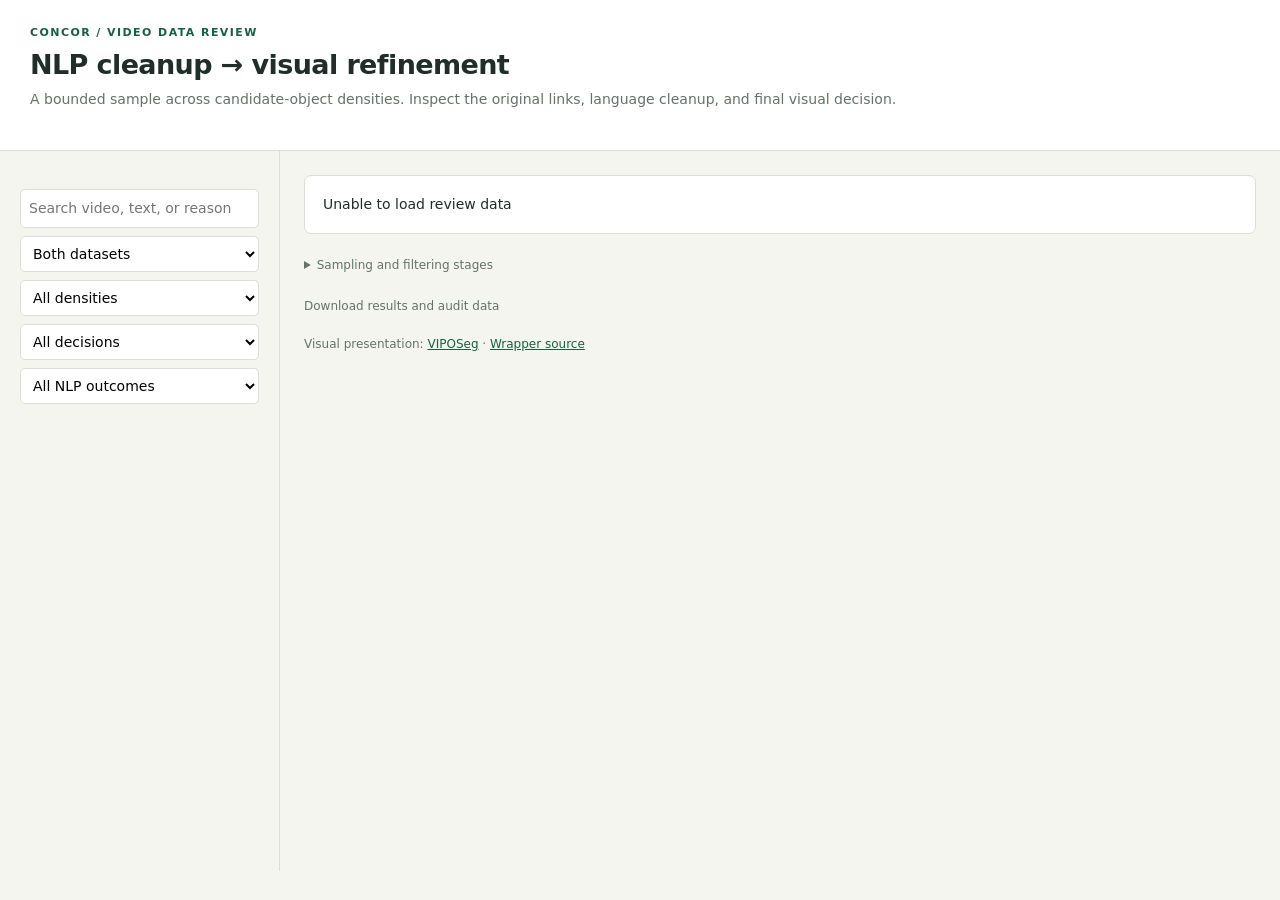
==== scripts/refinement_viewer.html @ 73b770b2 "Add bounded two-pass NLP and visual refinement review" ====
<!doctype html>
<html lang="en"><head><meta charset="utf-8"><meta name="viewport" content="width=device-width,initial-scale=1">
<title>ConCor · Two-pass refinement review</title>
<style>
:root{color-scheme:light;--bg:#f5f5f0;--ink:#202d28;--muted:#657169;--line:#d9dfd6;--green:#176044}*{box-sizing:border-box}body{margin:0;background:var(--bg);color:var(--ink);font:14px/1.55 system-ui,sans-serif}button,input,select{font:inherit}button,select{cursor:pointer}a{color:var(--green)}header{padding:24px 30px;background:#fff;border-bottom:1px solid var(--line)}h1{font-size:27px;letter-spacing:-.6px;margin:3px 0}h2{font-size:20px;margin:0}h3{font-size:12px;text-transform:uppercase;letter-spacing:.08em;margin:0 0 12px}.eyebrow{font-size:11px;letter-spacing:.13em;color:var(--green);font-weight:700}.muted,.meta{color:var(--muted)}.meta{font-size:12px;overflow-wrap:anywhere}.stats,.controls,.downloads{display:flex;gap:12px;flex-wrap:wrap;align-items:center}.stats{margin-top:15px}.stat{border:1px solid var(--line);border-radius:6px;padding:6px 12px;font-variant-numeric:tabular-nums}.stat b{margin-right:6px}.layout{display:grid;grid-template-columns:280px minmax(0,1fr);max-width:1900px;margin:auto}aside{padding:20px;border-right:1px solid var(--line);height:calc(100vh - 180px);overflow:auto;position:sticky;top:0}main{padding:24px;min-width:0}.filters{display:grid;gap:8px;margin:18px 0 12px}input[type=search],select{background:#fff;border:1px solid var(--line);border-radius:5px;padding:8px;max-width:100%}.filters input,.filters select{width:100%}.sample{display:block;text-align:left;width:100%;padding:11px;border:1px solid transparent;background:transparent;border-radius:6px;margin:3px 0;color:var(--ink)}.sample:hover{background:#e9eee6}.sample.active{border-color:#93b6a2;background:#e5efe6}.sample small{display:block;color:var(--muted);margin-top:4px}.snippet{display:block;overflow:hidden;text-overflow:ellipsis;white-space:nowrap}.featured{padding:10px;border:1px solid #c3af75;background:#faf6e7;border-radius:7px}.featured h3{color:#776127;margin:0 0 6px}.pill{display:inline-block;border-radius:4px;font-size:10px;font-weight:700;padding:2px 6px;background:#e1ebe1;text-transform:uppercase;letter-spacing:.04em;margin-right:6px}.reject,.error{background:#fae6df;color:#923e25}.rewrite{background:#e5edf7;color:#365a89}.pending{background:#eee9de;color:#786338}.video{background:#101713;border-radius:8px;overflow:hidden;margin-top:10px}.video img{display:block;width:100%;height:auto;max-height:600px;min-height:160px;object-fit:contain}.controls{color:#e5ebe6;padding:12px 16px;flex-wrap:nowrap}.controls input{flex:1;min-width:40px;accent-color:#8ec69e}.controls button{background:#2c4135;border:0;color:white;border-radius:5px;padding:6px 14px}.controls span{font-size:12px;font-variant-numeric:tabular-nums;white-space:nowrap}.columns{display:grid;grid-template-columns:repeat(3,minmax(0,1fr));gap:14px;margin-top:20px}.card{background:#fff;border:1px solid var(--line);border-radius:7px;padding:18px;min-width:0}.caption{font-size:18px;line-height:1.85;white-space:pre-wrap;margin:0 0 14px;overflow-wrap:anywhere}.linked{background:color-mix(in srgb,var(--color) 19%,transparent);border-bottom:2px solid var(--color);border-radius:2px}.chip{display:inline-block;padding:1px 6px;margin:3px;font-size:11px;border:1px solid var(--line);border-left:4px solid var(--color);border-radius:4px}.stage-count{font-size:12px;font-weight:650;margin-top:6px}.reasons{font-size:12px;color:var(--muted);margin-top:12px}.banner{padding:10px 14px;background:#fbf4df;border:1px solid #e1d3aa;border-radius:6px;margin-bottom:15px}.foot{font-size:12px;color:var(--muted);margin:22px 0}.downloads{margin:10px 0}.hidden{display:none!important}summary{cursor:pointer}button:focus-visible,input:focus-visible,select:focus-visible{outline:3px solid #4b9271;outline-offset:2px}@media(max-width:1050px){.columns{grid-template-columns:1fr}.caption{font-size:18px}}@media(max-width:760px){header{padding:18px}.layout{display:block}aside{position:static;height:auto;max-height:340px;border-right:0;border-bottom:1px solid var(--line)}main{padding:16px}.filters{grid-template-columns:1fr 1fr}.filters input{grid-column:1/-1}h1{font-size:24px}.controls{gap:8px}}
</style></head><body>
<header><div class="eyebrow">CONCOR / VIDEO DATA REVIEW</div><h1>NLP cleanup → visual refinement</h1><div class="muted">A bounded sample across candidate-object densities. Inspect the original links, language cleanup, and final visual decision.</div><div id="stats" class="stats"></div></header>
<div class="layout"><aside><section id="featured" class="featured hidden"><h3>Featured diagnostic · included in total</h3><div id="featured-list"></div></section><div class="filters"><input id="search" type="search" placeholder="Search video, text, or reason" aria-label="Search examples"><select id="dataset" aria-label="Dataset"><option value="">Both datasets</option></select><select id="density" aria-label="Candidate density"><option value="">All densities</option></select><select id="decision" aria-label="Final decision"><option value="">All decisions</option><option>rewrite</option><option>keep</option><option>reject</option><option>error</option><option>pending</option></select><select id="nlp-filter" aria-label="NLP changes"><option value="">All NLP outcomes</option><option value="removed">Tracks removed</option><option value="rewrite">Links repaired</option><option value="keep">Links kept</option></select></div><div id="list-count" class="meta"></div><div id="list"></div></aside>
<main><div id="empty" class="card hidden">No matching examples.</div><article id="detail"><div id="featured-banner" class="banner hidden">Featured diagnostic: <b>003234408d</b> · the source attaches face masks to the verb “facing.” Compare the two stages below.</div><h2 id="sample-title"></h2><p id="sample-meta" class="meta"></p><label>Visual evidence <select id="evidence-stage"><option value="visual">After NLP · exact visual-pass input</option><option value="original">Before NLP · original candidate audit</option></select></label><div class="video"><img id="frame" alt="Original frame beside numbered, colored candidate-mask overlays"><div class="controls"><button id="play">Play</button><input id="scrub" type="range" min="0" value="0" aria-label="Sampled frame"><span id="frame-label"></span></div></div><p id="evidence" class="meta"></p><div class="columns"><section class="card"><h3>1 · Original annotation</h3><p id="before" class="caption"></p><div id="before-tracks"></div><div id="before-count" class="stage-count"></div><p id="offset-note" class="meta"></p></section><section class="card"><h3>2 · Luna language cleanup</h3><p id="nlp" class="caption"></p><div id="nlp-tracks"></div><div id="nlp-count" class="stage-count"></div><div id="nlp-reasons" class="reasons"></div><details id="removed-detail"><summary>Removed candidate links</summary><div id="removed-links" class="reasons"></div></details></section><section class="card"><h3>3 · Luna visual refinement</h3><p id="after" class="caption"></p><div id="after-tracks"></div><div id="after-count" class="stage-count"></div><div id="reasons" class="reasons"></div><details id="invalid-proposal" class="hidden"><summary>Unvalidated model proposal</summary><p class="meta" id="proposal-text"></p><p class="meta">Excluded from the export because it failed local validation.</p></details></section></div><p id="permissions" class="meta"></p></article>
<details class="foot"><summary>Sampling and filtering stages</summary><p id="sampling"></p><p>Source annotations → structural checks (valid target, aligned masks, empty-context removal, exact deduplication, 64-track ceiling) → text-only Luna repair of entity links → shared visual packets (up to 12 expressions; split groups over 24 tracks) → Luna context selection, caption repair or rejection → local tag/span and bidirectional-link validation → exact-schema Parquet export.</p><p>Both model stages use GPT-6 Luna with medium reasoning. The visual stage sees 12 evenly spaced frame indices including endpoints, plus first appearances. Original frames are paired with numbered overlays at up to 540px height and JPEG quality 88. Before-cleanup evidence is shown for your audit only; it is not a second visual model pass.</p><p>Retained tracks preserve their complete mask sequences. Errors and pending work are distinct from semantic rejection. Sparse evidence and structural validation do not prove semantic correctness. Dataset media retains its upstream terms.</p></details><div class="foot">Download results and audit data<div class="downloads" id="downloads"></div>Visual presentation: <a href="https://github.com/Weiyang-Huang/VIPOSeg-Grounded-Caption">VIPOSeg</a> · <a href="https://github.com/suryathecreator/ConCor-Video-Data-Processing">Wrapper source</a></div></main></div>
<script>
const $=id=>document.getElementById(id),node=(tag,text,cls)=>{const n=document.createElement(tag);if(text!==undefined)n.textContent=text;if(cls)n.className=cls;return n};let data,active,timer=null;
const label=d=>d==='ref_youtube_vos'?'Ref-YT-VOS':d==='revos'?'ReVOS':d;
const human=xs=>(xs||[]).map(s=>s.replaceAll('_',' ')).join(' · '),color=id=>data.colors[id]||'#637069';
function pill(value){return node('span',value,'pill '+value)}
function stop(){if(timer)clearInterval(timer);timer=null;$('play').textContent='Play'}
function caption(target,text,links){target.replaceChildren();const chars=Array.from(text),bs=[...new Set([0,chars.length,...links.flatMap(l=>[l.start,l.end])])].filter(x=>x>=0&&x<=chars.length).sort((a,b)=>a-b);for(let i=0;i<bs.length-1;i++){const a=bs[i],b=bs[i+1],ids=[...new Set(links.filter(l=>l.start<=a&&l.end>=b).flatMap(l=>l.ids))],span=node('span',chars.slice(a,b).join(''),ids.length?'linked':'');if(ids.length){span.style.setProperty('--color',color(ids[0]));span.title='Candidate IDs: '+ids.join(', ')}target.append(span)}}
function chips(target,ids,main){target.replaceChildren();for(const id of ids){const c=node('span','#'+id+(main.includes(id)?' · target':''),'chip');c.style.setProperty('--color',color(id));target.append(c)}}
function currentFrames(){return $('evidence-stage').value==='original'?[active.original_images,active.original_frame_ids]:[active.images,active.frame_ids]}
function frame(){if(!active)return;const [images,ids]=currentFrames(),i=Number($('scrub').value);$('scrub').max=Math.max(0,images.length-1);$('play').disabled=images.length<2;$('scrub').disabled=images.length<2;if(!images.length){$('frame').classList.add('hidden');$('frame').removeAttribute('src');$('frame-label').textContent='No visual input: '+active.stage;return}$('frame').classList.remove('hidden');$('frame').src=images[Math.min(i,images.length-1)];$('frame-label').textContent=(i+1)+' / '+images.length+' · '+ids[i]}
function evidence(){stop();$('scrub').value=0;frame();const original=$('evidence-stage').value==='original';$('evidence').textContent=original?'Before NLP: original candidate masks for audit. No model call uses this extra view.':'Exact images sent to the visual pass, after language cleanup. Stable IDs match the caption links below.'}
function select(s){stop();active=s;location.hash=encodeURIComponent(s.sample_id);$('detail').classList.remove('hidden');$('empty').classList.add('hidden');document.querySelectorAll('.sample').forEach(e=>e.classList.toggle('active',e.dataset.sid===s.sample_id));$('featured-banner').classList.toggle('hidden',!s.featured);$('sample-title').replaceChildren(node('span',label(s.dataset)+' / '+s.video_id+' '),pill(s.decision));$('sample-meta').textContent=s.split+' · '+s.density_bin+' candidate density · '+s.sample_id;$('evidence-stage').value=s.images.length?'visual':'original';evidence();caption($('before'),s.original_text,s.original_links);chips($('before-tracks'),s.original_ids,s.main_ids);$('before-count').textContent=s.original_tracks+' source tracks';$('offset-note').textContent=s.source_offsets_invalid?'Some original offsets disagree with their stored phrases; highlights locate those phrases for display. Source data is preserved.':'';caption($('nlp'),s.nlp_text||(s.nlp_decision==='error'?'Language output failed validation.':'Not run: '+s.stage.replaceAll('_',' ')),s.nlp_links);const nlpIds=[...new Set(s.nlp_links.flatMap(l=>l.ids))].sort((a,b)=>a-b);chips($('nlp-tracks'),nlpIds,s.main_ids);$('nlp-count').textContent=s.nlp_tracks===null?'No validated NLP result':s.nlp_tracks+' tracks remain · '+(s.original_tracks-s.nlp_tracks)+' removed';$('nlp-reasons').textContent=human(s.nlp_reasons);$('removed-links').replaceChildren();const removed=new Map();for(const g of s.nlp_removed){const k=g.identity+' → '+g.phrases.join(', ');removed.set(k,(removed.get(k)||0)+g.track_count)}for(const [k,n]of removed)$('removed-links').append(node('p',k+' · '+n+' track(s)'));$('removed-detail').classList.toggle('hidden',!removed.size);caption($('after'),s.refined_text||(s.decision==='reject'?'Rejected from the refined export.':'No validated final result.'),s.refined_links);chips($('after-tracks'),s.retained_ids,s.main_ids);$('after-count').textContent=s.retained_ids.length+' retained visual tracks';$('reasons').textContent=human(s.reason_codes);$('invalid-proposal').classList.toggle('hidden',!s.invalid_proposal);$('proposal-text').textContent=s.invalid_proposal||'';$('permissions').textContent='Visual-pass permitted IDs: '+(s.allowed_ids.map(i=>'#'+i).join(', ')||'none')+'. '+(s.negative?'Intentional negative.':'Intended target IDs: '+s.main_ids.map(i=>'#'+i).join(', ')+'.')}
function button(s){const b=node('button',undefined,'sample');b.dataset.sid=s.sample_id;b.append(pill(s.decision),node('small',label(s.dataset)+' · '+s.density_bin+' candidates'),node('span',s.video_id),node('span',s.original_text,'snippet'));b.onclick=()=>select(s);return b}
function filter(){const q=$('search').value.toLowerCase(),nlp=$('nlp-filter').value;const matches=data.samples.filter(s=>(!$('dataset').value||s.dataset===$('dataset').value)&&(!$('density').value||s.density_bin===$('density').value)&&(!$('decision').value||s.decision===$('decision').value)&&(!nlp||(nlp==='removed'?s.nlp_tracks!==null&&s.nlp_tracks<s.original_tracks:s.nlp_decision===nlp))&&(!q||(s.original_text+' '+s.refined_text+' '+s.sample_id+' '+human(s.nlp_reasons)+' '+human(s.reason_codes)).toLowerCase().includes(q)));$('list').replaceChildren(...matches.filter(s=>!s.featured).map(button));$('list-count').textContent=matches.length+' matching examples · featured stays pinned';if(matches.length)select(matches.find(s=>active&&s.sample_id===active.sample_id)||matches[0]);else{stop();$('detail').classList.add('hidden');$('empty').classList.remove('hidden')}}
$('evidence-stage').onchange=evidence;$('scrub').oninput=()=>{stop();frame()};$('play').onclick=()=>{if(timer){stop();return}const [images]=currentFrames();if(images.length<2)return;$('play').textContent='Pause';timer=setInterval(()=>{$('scrub').value=(Number($('scrub').value)+1)%images.length;frame()},850)};for(const id of ['search','dataset','density','decision','nlp-filter'])$(id).oninput=filter;
fetch('data.json').then(r=>{if(!r.ok)throw Error('Unable to load review data');return r.json()}).then(value=>{data=value;const videoCount=new Set(data.samples.map(s=>[s.dataset,s.split,s.video_id].join('/'))).size;for(const [name,count]of [['Videos',videoCount],['Expressions',data.samples.length],...Object.entries(data.summary.counts)]){const stat=node('div',undefined,'stat');stat.append(node('b',String(count)),node('span',name));$('stats').append(stat)}$('stats').append(node('div','API cost ≤ $'+Number(data.summary.cost_upper_usd).toFixed(4),'stat'));for(const [id,values]of [['dataset',[...new Set(data.samples.map(s=>s.dataset))]],['density',['0–2','3–5','6–12','13+'].filter(v=>data.samples.some(s=>s.density_bin===v))]])for(const v of values){const o=node('option',id==='dataset'?label(v):v+' candidates');o.value=v;$(id).append(o)}for(const s of data.samples.filter(s=>s.featured))$('featured-list').append(button(s));$('featured').classList.toggle('hidden',!data.samples.some(s=>s.featured));for(const p of ['data.json',...data.downloads]){const a=node('a',p);a.href=p;a.download='';$('downloads').append(a)}$('sampling').textContent=(data.selection.density_measure||'Unstratified pilot.')+' '+(data.selection.media_eligibility||'')+(data.selection.videos_without_local_source?' '+data.selection.videos_without_local_source+' videos lacked a local source and were excluded before sampling.':'')+(data.selection.videos.length?' Selection is deterministic: '+Object.entries(data.summary.videos_by_dataset||{}).map(([k,v])=>label(k)+' '+v+' videos').join(', ')+'. Equal coverage of four candidate-density ranges; the featured video counts within its quota. The densest source expression represents each video. This is a stress sample, not a prevalence estimate.':'');let sid='';try{sid=decodeURIComponent(location.hash.slice(1))}catch{}active=data.samples.find(s=>s.sample_id===sid);filter()}).catch(error=>{$('empty').textContent=error.message;$('empty').classList.remove('hidden');$('detail').classList.add('hidden')});
</script></body></html>
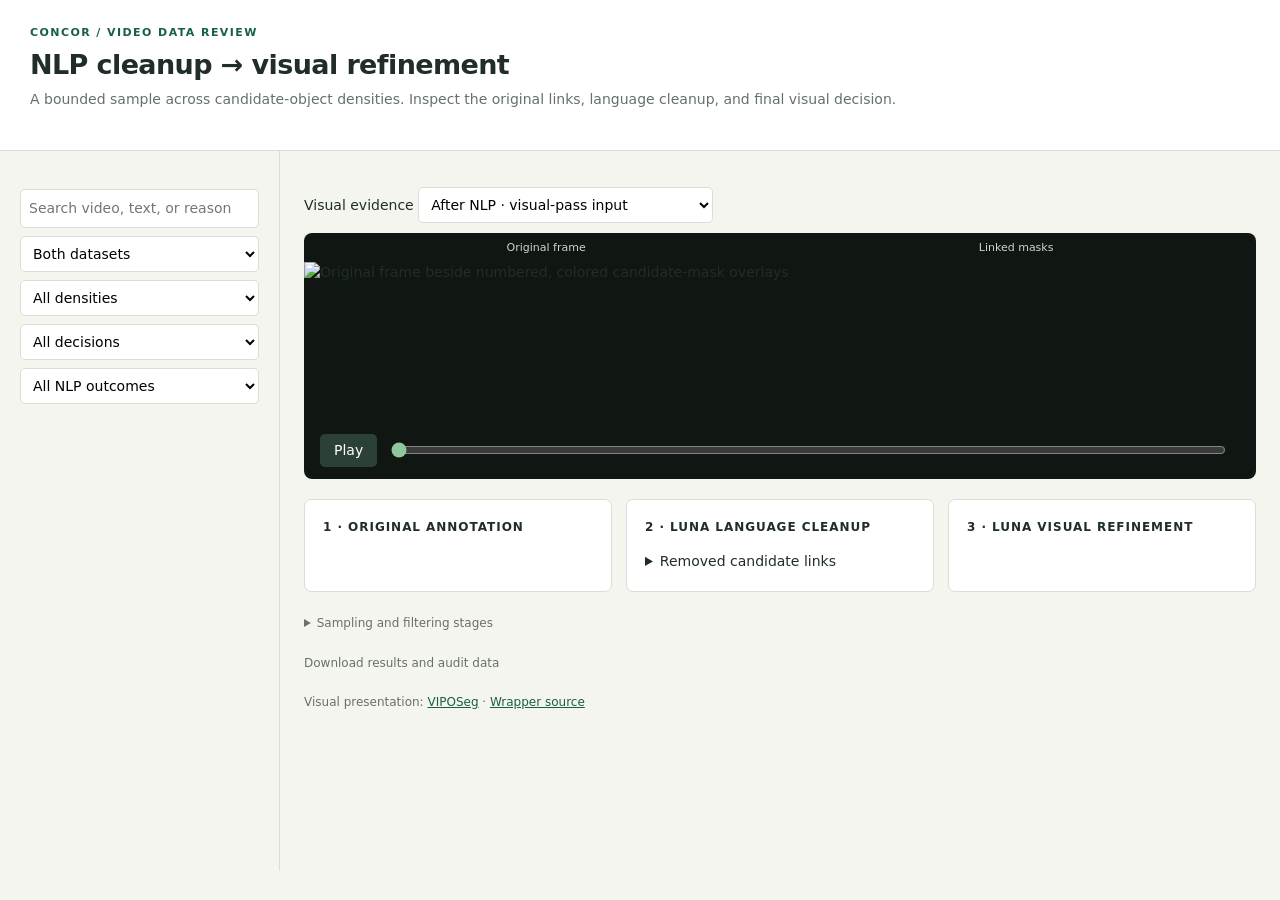
==== commit b76cd7bb: "Add public viewer caption and BCC mask selection" ====
--- a/scripts/refinement_viewer.html
+++ b/scripts/refinement_viewer.html
@@ -2,26 +2,12 @@
 <html lang="en"><head><meta charset="utf-8"><meta name="viewport" content="width=device-width,initial-scale=1">
 <title>ConCor · Two-pass refinement review</title>
 <style>
-:root{color-scheme:light;--bg:#f5f5f0;--ink:#202d28;--muted:#657169;--line:#d9dfd6;--green:#176044}*{box-sizing:border-box}body{margin:0;background:var(--bg);color:var(--ink);font:14px/1.55 system-ui,sans-serif}button,input,select{font:inherit}button,select{cursor:pointer}a{color:var(--green)}header{padding:24px 30px;background:#fff;border-bottom:1px solid var(--line)}h1{font-size:27px;letter-spacing:-.6px;margin:3px 0}h2{font-size:20px;margin:0}h3{font-size:12px;text-transform:uppercase;letter-spacing:.08em;margin:0 0 12px}.eyebrow{font-size:11px;letter-spacing:.13em;color:var(--green);font-weight:700}.muted,.meta{color:var(--muted)}.meta{font-size:12px;overflow-wrap:anywhere}.stats,.controls,.downloads{display:flex;gap:12px;flex-wrap:wrap;align-items:center}.stats{margin-top:15px}.stat{border:1px solid var(--line);border-radius:6px;padding:6px 12px;font-variant-numeric:tabular-nums}.stat b{margin-right:6px}.layout{display:grid;grid-template-columns:280px minmax(0,1fr);max-width:1900px;margin:auto}aside{padding:20px;border-right:1px solid var(--line);height:calc(100vh - 180px);overflow:auto;position:sticky;top:0}main{padding:24px;min-width:0}.filters{display:grid;gap:8px;margin:18px 0 12px}input[type=search],select{background:#fff;border:1px solid var(--line);border-radius:5px;padding:8px;max-width:100%}.filters input,.filters select{width:100%}.sample{display:block;text-align:left;width:100%;padding:11px;border:1px solid transparent;background:transparent;border-radius:6px;margin:3px 0;color:var(--ink)}.sample:hover{background:#e9eee6}.sample.active{border-color:#93b6a2;background:#e5efe6}.sample small{display:block;color:var(--muted);margin-top:4px}.snippet{display:block;overflow:hidden;text-overflow:ellipsis;white-space:nowrap}.featured{padding:10px;border:1px solid #c3af75;background:#faf6e7;border-radius:7px}.featured h3{color:#776127;margin:0 0 6px}.pill{display:inline-block;border-radius:4px;font-size:10px;font-weight:700;padding:2px 6px;background:#e1ebe1;text-transform:uppercase;letter-spacing:.04em;margin-right:6px}.reject,.error{background:#fae6df;color:#923e25}.rewrite{background:#e5edf7;color:#365a89}.pending{background:#eee9de;color:#786338}.video{background:#101713;border-radius:8px;overflow:hidden;margin-top:10px}.video img{display:block;width:100%;height:auto;max-height:600px;min-height:160px;object-fit:contain}.controls{color:#e5ebe6;padding:12px 16px;flex-wrap:nowrap}.controls input{flex:1;min-width:40px;accent-color:#8ec69e}.controls button{background:#2c4135;border:0;color:white;border-radius:5px;padding:6px 14px}.controls span{font-size:12px;font-variant-numeric:tabular-nums;white-space:nowrap}.columns{display:grid;grid-template-columns:repeat(3,minmax(0,1fr));gap:14px;margin-top:20px}.card{background:#fff;border:1px solid var(--line);border-radius:7px;padding:18px;min-width:0}.caption{font-size:18px;line-height:1.85;white-space:pre-wrap;margin:0 0 14px;overflow-wrap:anywhere}.linked{background:color-mix(in srgb,var(--color) 19%,transparent);border-bottom:2px solid var(--color);border-radius:2px}.chip{display:inline-block;padding:1px 6px;margin:3px;font-size:11px;border:1px solid var(--line);border-left:4px solid var(--color);border-radius:4px}.stage-count{font-size:12px;font-weight:650;margin-top:6px}.reasons{font-size:12px;color:var(--muted);margin-top:12px}.banner{padding:10px 14px;background:#fbf4df;border:1px solid #e1d3aa;border-radius:6px;margin-bottom:15px}.foot{font-size:12px;color:var(--muted);margin:22px 0}.downloads{margin:10px 0}.hidden{display:none!important}summary{cursor:pointer}button:focus-visible,input:focus-visible,select:focus-visible{outline:3px solid #4b9271;outline-offset:2px}@media(max-width:1050px){.columns{grid-template-columns:1fr}.caption{font-size:18px}}@media(max-width:760px){header{padding:18px}.layout{display:block}aside{position:static;height:auto;max-height:340px;border-right:0;border-bottom:1px solid var(--line)}main{padding:16px}.filters{grid-template-columns:1fr 1fr}.filters input{grid-column:1/-1}h1{font-size:24px}.controls{gap:8px}}
+:root{color-scheme:light;--bg:#f5f5f0;--ink:#202d28;--muted:#657169;--line:#d9dfd6;--green:#176044}*{box-sizing:border-box}body{margin:0;background:var(--bg);color:var(--ink);font:14px/1.55 system-ui,sans-serif}button,input,select{font:inherit}button,select{cursor:pointer}a{color:var(--green)}header{padding:24px 30px;background:#fff;border-bottom:1px solid var(--line)}h1{font-size:27px;letter-spacing:-.6px;margin:3px 0}h2{font-size:20px;margin:0}h3{font-size:12px;text-transform:uppercase;letter-spacing:.08em;margin:0 0 12px}.eyebrow{font-size:11px;letter-spacing:.13em;color:var(--green);font-weight:700}.muted,.meta{color:var(--muted)}.meta{font-size:12px;overflow-wrap:anywhere}.stats,.controls,.downloads{display:flex;gap:12px;flex-wrap:wrap;align-items:center}.stats{margin-top:15px}.stat{border:1px solid var(--line);border-radius:6px;padding:6px 12px;font-variant-numeric:tabular-nums}.stat b{margin-right:6px}.layout{display:grid;grid-template-columns:280px minmax(0,1fr);max-width:1900px;margin:auto}aside{padding:20px;border-right:1px solid var(--line);height:calc(100vh - 180px);overflow:auto;position:sticky;top:0}main{padding:24px;min-width:0}.filters{display:grid;gap:8px;margin:18px 0 12px}input[type=search],select{background:#fff;border:1px solid var(--line);border-radius:5px;padding:8px;max-width:100%}.filters input,.filters select{width:100%}.sample{display:block;text-align:left;width:100%;padding:11px;border:1px solid transparent;background:transparent;border-radius:6px;margin:3px 0;color:var(--ink)}.sample:hover{background:#e9eee6}.sample.active{border-color:#93b6a2;background:#e5efe6}.sample small{display:block;color:var(--muted);margin-top:4px}.snippet{display:block;overflow:hidden;text-overflow:ellipsis;white-space:nowrap}.featured{padding:10px;border:1px solid #c3af75;background:#faf6e7;border-radius:7px}.featured h3{color:#776127;margin:0 0 6px}.pill{display:inline-block;border-radius:4px;font-size:10px;font-weight:700;padding:2px 6px;background:#e1ebe1;text-transform:uppercase;letter-spacing:.04em;margin-right:6px}.reject,.error{background:#fae6df;color:#923e25}.rewrite{background:#e5edf7;color:#365a89}.pending{background:#eee9de;color:#786338}.video{background:#101713;border-radius:8px;overflow:hidden;margin-top:10px}.video img,.video canvas{display:block;width:100%;height:auto;max-height:600px;min-height:160px;object-fit:contain}.controls{color:#e5ebe6;padding:12px 16px;flex-wrap:nowrap}.controls input{flex:1;min-width:40px;accent-color:#8ec69e}.controls button{background:#2c4135;border:0;color:white;border-radius:5px;padding:6px 14px}.controls span{font-size:12px;font-variant-numeric:tabular-nums;white-space:nowrap}.columns{display:grid;grid-template-columns:repeat(3,minmax(0,1fr));gap:14px;margin-top:20px}.card{background:#fff;border:1px solid var(--line);border-radius:7px;padding:18px;min-width:0}.caption{font-size:18px;line-height:1.85;white-space:pre-wrap;margin:0 0 14px;overflow-wrap:anywhere}.linked{background:color-mix(in srgb,var(--color) 19%,transparent);border-bottom:2px solid var(--color);border-radius:2px}.chip{display:inline-block;padding:1px 6px;margin:3px;font-size:11px;border:1px solid var(--line);border-left:4px solid var(--color);border-radius:4px}.stage-count{font-size:12px;font-weight:650;margin-top:6px}.reasons{font-size:12px;color:var(--muted);margin-top:12px}.banner{padding:10px 14px;background:#fbf4df;border:1px solid #e1d3aa;border-radius:6px;margin-bottom:15px}.foot{font-size:12px;color:var(--muted);margin:22px 0}.downloads{margin:10px 0}.hidden{display:none!important}summary{cursor:pointer}button:focus-visible,input:focus-visible,select:focus-visible{outline:3px solid #4b9271;outline-offset:2px}@media(max-width:1050px){.columns{grid-template-columns:1fr}.caption{font-size:18px}}@media(max-width:760px){header{padding:18px}.layout{display:block}aside{position:static;height:auto;max-height:340px;border-right:0;border-bottom:1px solid var(--line)}main{padding:16px}.filters{grid-template-columns:1fr 1fr}.filters input{grid-column:1/-1}h1{font-size:24px}.controls{gap:8px}}
+
+.caption[tabindex]{cursor:pointer;border-radius:4px}.caption.selected-caption{outline:2px solid #176044;outline-offset:7px}.caption:focus-visible{outline:3px solid #4b9271;outline-offset:7px}.linked{font:inherit;color:inherit;padding:0;border:0;border-bottom:2px solid var(--color);text-align:inherit;line-height:inherit;cursor:pointer}.linked[aria-pressed=true]{background:color-mix(in srgb,var(--color) 40%,white);box-shadow:0 0 0 1px var(--color)}button.chip{background:white;color:inherit}button.chip[aria-pressed=true]{background:color-mix(in srgb,var(--color) 25%,white)}.selection-bar{display:flex;justify-content:space-between;align-items:center;gap:12px;margin:10px 0}.selection-bar button{border:1px solid var(--line);border-radius:5px;background:white;color:var(--green);padding:5px 10px}.selection-bar p{margin:0}.view-labels{display:flex;justify-content:space-around;color:#cbd6ce;font-size:11px;padding:6px}.video canvas{min-height:0}.video img.hidden,.video canvas.hidden{display:none}
 </style></head><body>
 <header><div class="eyebrow">CONCOR / VIDEO DATA REVIEW</div><h1>NLP cleanup → visual refinement</h1><div class="muted">A bounded sample across candidate-object densities. Inspect the original links, language cleanup, and final visual decision.</div><div id="stats" class="stats"></div></header>
 <div class="layout"><aside><section id="featured" class="featured hidden"><h3>Featured diagnostic · included in total</h3><div id="featured-list"></div></section><div class="filters"><input id="search" type="search" placeholder="Search video, text, or reason" aria-label="Search examples"><select id="dataset" aria-label="Dataset"><option value="">Both datasets</option></select><select id="density" aria-label="Candidate density"><option value="">All densities</option></select><select id="decision" aria-label="Final decision"><option value="">All decisions</option><option>rewrite</option><option>keep</option><option>reject</option><option>error</option><option>pending</option></select><select id="nlp-filter" aria-label="NLP changes"><option value="">All NLP outcomes</option><option value="removed">Tracks removed</option><option value="rewrite">Links repaired</option><option value="keep">Links kept</option></select></div><div id="list-count" class="meta"></div><div id="list"></div></aside>
-<main><div id="empty" class="card hidden">No matching examples.</div><article id="detail"><div id="featured-banner" class="banner hidden">Featured diagnostic: <b>003234408d</b> · the source attaches face masks to the verb “facing.” Compare the two stages below.</div><h2 id="sample-title"></h2><p id="sample-meta" class="meta"></p><label>Visual evidence <select id="evidence-stage"><option value="visual">After NLP · exact visual-pass input</option><option value="original">Before NLP · original candidate audit</option></select></label><div class="video"><img id="frame" alt="Original frame beside numbered, colored candidate-mask overlays"><div class="controls"><button id="play">Play</button><input id="scrub" type="range" min="0" value="0" aria-label="Sampled frame"><span id="frame-label"></span></div></div><p id="evidence" class="meta"></p><div class="columns"><section class="card"><h3>1 · Original annotation</h3><p id="before" class="caption"></p><div id="before-tracks"></div><div id="before-count" class="stage-count"></div><p id="offset-note" class="meta"></p></section><section class="card"><h3>2 · Luna language cleanup</h3><p id="nlp" class="caption"></p><div id="nlp-tracks"></div><div id="nlp-count" class="stage-count"></div><div id="nlp-reasons" class="reasons"></div><details id="removed-detail"><summary>Removed candidate links</summary><div id="removed-links" class="reasons"></div></details></section><section class="card"><h3>3 · Luna visual refinement</h3><p id="after" class="caption"></p><div id="after-tracks"></div><div id="after-count" class="stage-count"></div><div id="reasons" class="reasons"></div><details id="invalid-proposal" class="hidden"><summary>Unvalidated model proposal</summary><p class="meta" id="proposal-text"></p><p class="meta">Excluded from the export because it failed local validation.</p></details></section></div><p id="permissions" class="meta"></p></article>
+<main><div id="empty" class="card hidden">No matching examples.</div><article id="detail"><div id="featured-banner" class="banner hidden">Featured diagnostic: <b>003234408d</b> · the source attaches face masks to the verb “facing.” Compare the two stages below.</div><h2 id="sample-title"></h2><p id="sample-meta" class="meta"></p><label>Visual evidence <select id="evidence-stage"><option value="visual">After NLP · visual-pass input</option><option value="original">Before NLP · original candidate audit</option></select></label><div class="video"><div class="view-labels"><span>Original frame</span><span>Linked masks</span></div><canvas id="mask-frame" class="hidden" role="img" aria-label="Original frame beside selected numbered mask overlays"></canvas><img id="frame" alt="Original frame beside numbered, colored candidate-mask overlays"><div class="controls"><button id="play">Play</button><input id="scrub" type="range" min="0" value="0" aria-label="Sampled frame"><span id="frame-label"></span></div></div><div id="mask-controls" class="hidden"><div class="selection-bar"><p id="mask-status" class="meta" role="status" aria-live="polite"></p><button id="reset-masks" type="button">Show all masks</button></div><p class="meta">Click a caption to show its linked masks, or a colored phrase to isolate its BCC link. Click elsewhere or press Esc to show all masks for this view.</p></div><p id="evidence" class="meta"></p><div class="columns"><section class="card"><h3>1 · Original annotation</h3><p id="before" class="caption"></p><div id="before-tracks"></div><div id="before-count" class="stage-count"></div><p id="offset-note" class="meta"></p></section><section class="card"><h3>2 · Luna language cleanup</h3><p id="nlp" class="caption"></p><div id="nlp-tracks"></div><div id="nlp-count" class="stage-count"></div><div id="nlp-reasons" class="reasons"></div><details id="removed-detail"><summary>Removed candidate links</summary><div id="removed-links" class="reasons"></div></details></section><section class="card"><h3>3 · Luna visual refinement</h3><p id="after" class="caption"></p><div id="after-tracks"></div><div id="after-count" class="stage-count"></div><div id="reasons" class="reasons"></div><details id="invalid-proposal" class="hidden"><summary>Unvalidated model proposal</summary><p class="meta" id="proposal-text"></p><p class="meta">Excluded from the export because it failed local validation.</p></details></section></div><p id="permissions" class="meta"></p></article>
 <details class="foot"><summary>Sampling and filtering stages</summary><p id="sampling"></p><p>Source annotations → structural checks (valid target, aligned masks, empty-context removal, exact deduplication, 64-track ceiling) → text-only Luna repair of entity links → shared visual packets (up to 12 expressions; split groups over 24 tracks) → Luna context selection, caption repair or rejection → local tag/span and bidirectional-link validation → exact-schema Parquet export.</p><p>Both model stages use GPT-6 Luna with medium reasoning. The visual stage sees 12 evenly spaced frame indices including endpoints, plus first appearances. Original frames are paired with numbered overlays at up to 540px height and JPEG quality 88. Before-cleanup evidence is shown for your audit only; it is not a second visual model pass.</p><p>Retained tracks preserve their complete mask sequences. Errors and pending work are distinct from semantic rejection. Sparse evidence and structural validation do not prove semantic correctness. Dataset media retains its upstream terms.</p></details><div class="foot">Download results and audit data<div class="downloads" id="downloads"></div>Visual presentation: <a href="https://github.com/Weiyang-Huang/VIPOSeg-Grounded-Caption">VIPOSeg</a> · <a href="https://github.com/suryathecreator/ConCor-Video-Data-Processing">Wrapper source</a></div></main></div>
-<script>
-const $=id=>document.getElementById(id),node=(tag,text,cls)=>{const n=document.createElement(tag);if(text!==undefined)n.textContent=text;if(cls)n.className=cls;return n};let data,active,timer=null;
-const label=d=>d==='ref_youtube_vos'?'Ref-YT-VOS':d==='revos'?'ReVOS':d;
-const human=xs=>(xs||[]).map(s=>s.replaceAll('_',' ')).join(' · '),color=id=>data.colors[id]||'#637069';
-function pill(value){return node('span',value,'pill '+value)}
-function stop(){if(timer)clearInterval(timer);timer=null;$('play').textContent='Play'}
-function caption(target,text,links){target.replaceChildren();const chars=Array.from(text),bs=[...new Set([0,chars.length,...links.flatMap(l=>[l.start,l.end])])].filter(x=>x>=0&&x<=chars.length).sort((a,b)=>a-b);for(let i=0;i<bs.length-1;i++){const a=bs[i],b=bs[i+1],ids=[...new Set(links.filter(l=>l.start<=a&&l.end>=b).flatMap(l=>l.ids))],span=node('span',chars.slice(a,b).join(''),ids.length?'linked':'');if(ids.length){span.style.setProperty('--color',color(ids[0]));span.title='Candidate IDs: '+ids.join(', ')}target.append(span)}}
-function chips(target,ids,main){target.replaceChildren();for(const id of ids){const c=node('span','#'+id+(main.includes(id)?' · target':''),'chip');c.style.setProperty('--color',color(id));target.append(c)}}
-function currentFrames(){return $('evidence-stage').value==='original'?[active.original_images,active.original_frame_ids]:[active.images,active.frame_ids]}
-function frame(){if(!active)return;const [images,ids]=currentFrames(),i=Number($('scrub').value);$('scrub').max=Math.max(0,images.length-1);$('play').disabled=images.length<2;$('scrub').disabled=images.length<2;if(!images.length){$('frame').classList.add('hidden');$('frame').removeAttribute('src');$('frame-label').textContent='No visual input: '+active.stage;return}$('frame').classList.remove('hidden');$('frame').src=images[Math.min(i,images.length-1)];$('frame-label').textContent=(i+1)+' / '+images.length+' · '+ids[i]}
-function evidence(){stop();$('scrub').value=0;frame();const original=$('evidence-stage').value==='original';$('evidence').textContent=original?'Before NLP: original candidate masks for audit. No model call uses this extra view.':'Exact images sent to the visual pass, after language cleanup. Stable IDs match the caption links below.'}
-function select(s){stop();active=s;location.hash=encodeURIComponent(s.sample_id);$('detail').classList.remove('hidden');$('empty').classList.add('hidden');document.querySelectorAll('.sample').forEach(e=>e.classList.toggle('active',e.dataset.sid===s.sample_id));$('featured-banner').classList.toggle('hidden',!s.featured);$('sample-title').replaceChildren(node('span',label(s.dataset)+' / '+s.video_id+' '),pill(s.decision));$('sample-meta').textContent=s.split+' · '+s.density_bin+' candidate density · '+s.sample_id;$('evidence-stage').value=s.images.length?'visual':'original';evidence();caption($('before'),s.original_text,s.original_links);chips($('before-tracks'),s.original_ids,s.main_ids);$('before-count').textContent=s.original_tracks+' source tracks';$('offset-note').textContent=s.source_offsets_invalid?'Some original offsets disagree with their stored phrases; highlights locate those phrases for display. Source data is preserved.':'';caption($('nlp'),s.nlp_text||(s.nlp_decision==='error'?'Language output failed validation.':'Not run: '+s.stage.replaceAll('_',' ')),s.nlp_links);const nlpIds=[...new Set(s.nlp_links.flatMap(l=>l.ids))].sort((a,b)=>a-b);chips($('nlp-tracks'),nlpIds,s.main_ids);$('nlp-count').textContent=s.nlp_tracks===null?'No validated NLP result':s.nlp_tracks+' tracks remain · '+(s.original_tracks-s.nlp_tracks)+' removed';$('nlp-reasons').textContent=human(s.nlp_reasons);$('removed-links').replaceChildren();const removed=new Map();for(const g of s.nlp_removed){const k=g.identity+' → '+g.phrases.join(', ');removed.set(k,(removed.get(k)||0)+g.track_count)}for(const [k,n]of removed)$('removed-links').append(node('p',k+' · '+n+' track(s)'));$('removed-detail').classList.toggle('hidden',!removed.size);caption($('after'),s.refined_text||(s.decision==='reject'?'Rejected from the refined export.':'No validated final result.'),s.refined_links);chips($('after-tracks'),s.retained_ids,s.main_ids);$('after-count').textContent=s.retained_ids.length+' retained visual tracks';$('reasons').textContent=human(s.reason_codes);$('invalid-proposal').classList.toggle('hidden',!s.invalid_proposal);$('proposal-text').textContent=s.invalid_proposal||'';$('permissions').textContent='Visual-pass permitted IDs: '+(s.allowed_ids.map(i=>'#'+i).join(', ')||'none')+'. '+(s.negative?'Intentional negative.':'Intended target IDs: '+s.main_ids.map(i=>'#'+i).join(', ')+'.')}
-function button(s){const b=node('button',undefined,'sample');b.dataset.sid=s.sample_id;b.append(pill(s.decision),node('small',label(s.dataset)+' · '+s.density_bin+' candidates'),node('span',s.video_id),node('span',s.original_text,'snippet'));b.onclick=()=>select(s);return b}
-function filter(){const q=$('search').value.toLowerCase(),nlp=$('nlp-filter').value;const matches=data.samples.filter(s=>(!$('dataset').value||s.dataset===$('dataset').value)&&(!$('density').value||s.density_bin===$('density').value)&&(!$('decision').value||s.decision===$('decision').value)&&(!nlp||(nlp==='removed'?s.nlp_tracks!==null&&s.nlp_tracks<s.original_tracks:s.nlp_decision===nlp))&&(!q||(s.original_text+' '+s.refined_text+' '+s.sample_id+' '+human(s.nlp_reasons)+' '+human(s.reason_codes)).toLowerCase().includes(q)));$('list').replaceChildren(...matches.filter(s=>!s.featured).map(button));$('list-count').textContent=matches.length+' matching examples · featured stays pinned';if(matches.length)select(matches.find(s=>active&&s.sample_id===active.sample_id)||matches[0]);else{stop();$('detail').classList.add('hidden');$('empty').classList.remove('hidden')}}
-$('evidence-stage').onchange=evidence;$('scrub').oninput=()=>{stop();frame()};$('play').onclick=()=>{if(timer){stop();return}const [images]=currentFrames();if(images.length<2)return;$('play').textContent='Pause';timer=setInterval(()=>{$('scrub').value=(Number($('scrub').value)+1)%images.length;frame()},850)};for(const id of ['search','dataset','density','decision','nlp-filter'])$(id).oninput=filter;
-fetch('data.json').then(r=>{if(!r.ok)throw Error('Unable to load review data');return r.json()}).then(value=>{data=value;const videoCount=new Set(data.samples.map(s=>[s.dataset,s.split,s.video_id].join('/'))).size;for(const [name,count]of [['Videos',videoCount],['Expressions',data.samples.length],...Object.entries(data.summary.counts)]){const stat=node('div',undefined,'stat');stat.append(node('b',String(count)),node('span',name));$('stats').append(stat)}$('stats').append(node('div','API cost ≤ $'+Number(data.summary.cost_upper_usd).toFixed(4),'stat'));for(const [id,values]of [['dataset',[...new Set(data.samples.map(s=>s.dataset))]],['density',['0–2','3–5','6–12','13+'].filter(v=>data.samples.some(s=>s.density_bin===v))]])for(const v of values){const o=node('option',id==='dataset'?label(v):v+' candidates');o.value=v;$(id).append(o)}for(const s of data.samples.filter(s=>s.featured))$('featured-list').append(button(s));$('featured').classList.toggle('hidden',!data.samples.some(s=>s.featured));for(const p of ['data.json',...data.downloads]){const a=node('a',p);a.href=p;a.download='';$('downloads').append(a)}$('sampling').textContent=(data.selection.density_measure||'Unstratified pilot.')+' '+(data.selection.media_eligibility||'')+(data.selection.videos_without_local_source?' '+data.selection.videos_without_local_source+' videos lacked a local source and were excluded before sampling.':'')+(data.selection.videos.length?' Selection is deterministic: '+Object.entries(data.summary.videos_by_dataset||{}).map(([k,v])=>label(k)+' '+v+' videos').join(', ')+'. Equal coverage of four candidate-density ranges; the featured video counts within its quota. The densest source expression represents each video. This is a stress sample, not a prevalence estimate.':'');let sid='';try{sid=decodeURIComponent(location.hash.slice(1))}catch{}active=data.samples.find(s=>s.sample_id===sid);filter()}).catch(error=>{$('empty').textContent=error.message;$('empty').classList.remove('hidden');$('detail').classList.add('hidden')});
-</script></body></html>
+<script src="viewer.js"></script></body></html>
